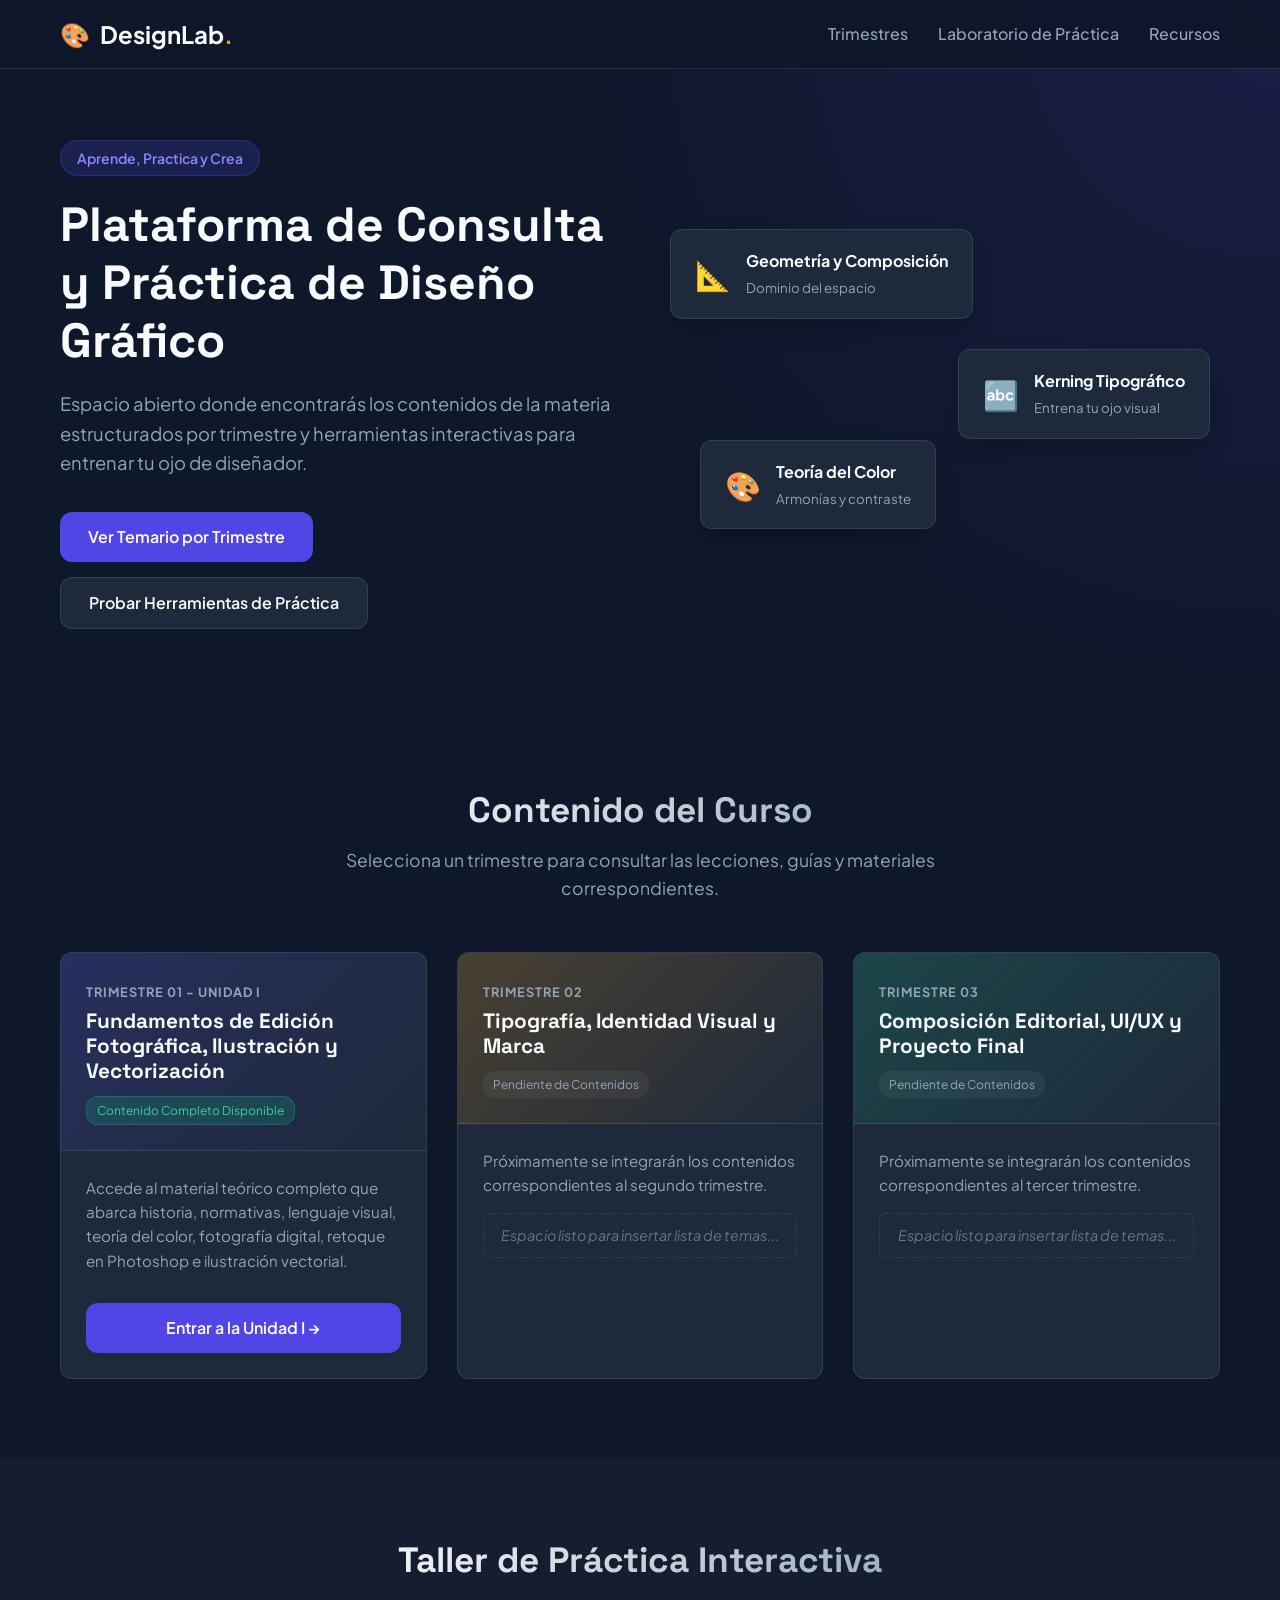
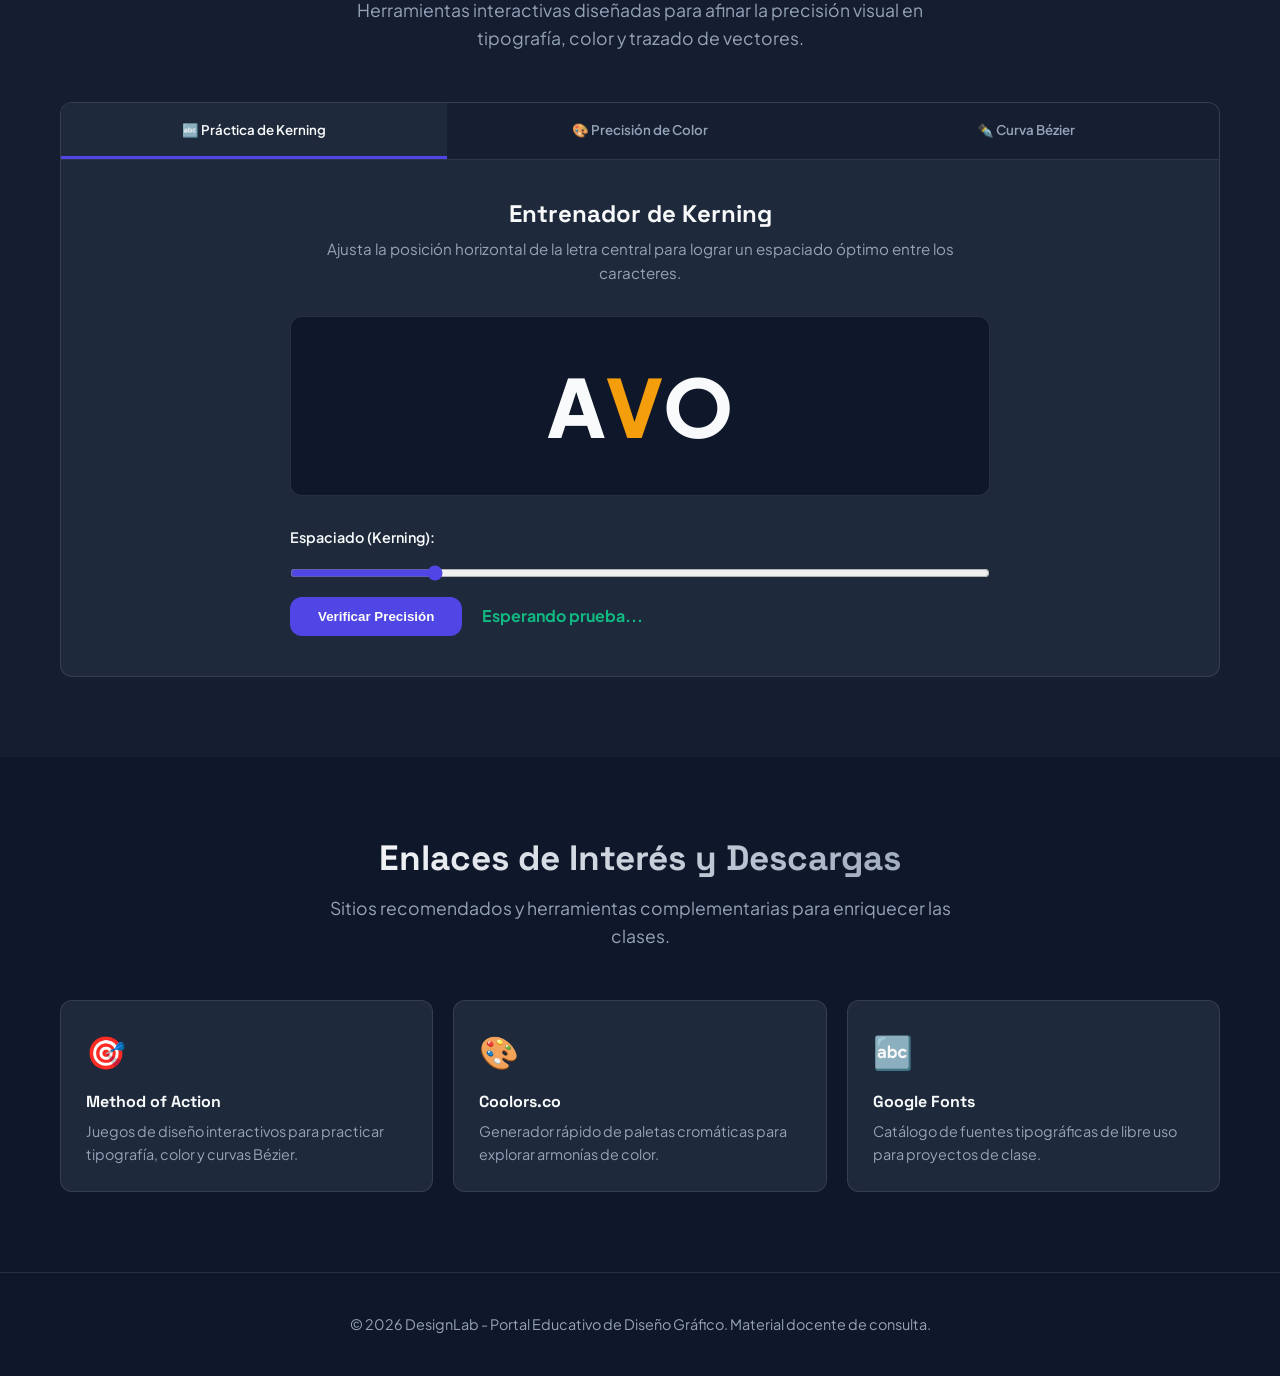
==== index.html @ df147074 "Add files via upload" ====
<!DOCTYPE html>
<html lang="es">
<head>
  <meta charset="UTF-8">
  <meta name="viewport" content="width=device-width, initial-scale=1.0">
  <title>Diseño Gráfico | Portal Educativo</title>
  <link rel="stylesheet" href="style.css">
  <link rel="preconnect" href="https://fonts.googleapis.com">
  <link rel="preconnect" href="https://fonts.gstatic.com" crossorigin>
  <link href="https://fonts.googleapis.com/css2?family=Plus+Jakarta+Sans:wght@400;500;600;700;800&family=Space+Grotesk:wght@600;700&display=swap" rel="stylesheet">
</head>
<body>

  <!-- Navegación -->
  <nav class="navbar">
    <div class="nav-container">
      <a href="index.html" class="logo">
        <span class="logo-icon">🎨</span>
        <span class="logo-text">DesignLab<span class="dot">.</span></span>
      </a>
      <ul class="nav-links">
        <li><a href="#trimestres">Trimestres</a></li>
        <li><a href="#herramientas">Laboratorio de Práctica</a></li>
        <li><a href="#recursos">Recursos</a></li>
      </ul>
      <button class="menu-toggle" id="menuToggle" aria-label="Abrir menú">
        <span></span><span></span><span></span>
      </button>
    </div>
  </nav>

  <!-- Hero Section -->
  <header class="hero">
    <div class="hero-container">
      <div class="hero-content">
        <span class="badge">Aprende, Practica y Crea</span>
        <h1>Plataforma de Consulta y Práctica de Diseño Gráfico</h1>
        <p>Espacio abierto donde encontrarás los contenidos de la materia estructurados por trimestre y herramientas interactivas para entrenar tu ojo de diseñador.</p>
        <div class="hero-buttons">
          <a href="#trimestres" class="btn btn-primary">Ver Temario por Trimestre</a>
          <a href="#herramientas" class="btn btn-secondary">Probar Herramientas de Práctica</a>
        </div>
      </div>
      <div class="hero-visual">
        <div class="floating-card c1">
          <span class="card-icon">📐</span>
          <div class="card-info">
            <strong>Geometría y Composición</strong>
            <small>Dominio del espacio</small>
          </div>
        </div>
        <div class="floating-card c2">
          <span class="card-icon">🔤</span>
          <div class="card-info">
            <strong>Kerning Tipográfico</strong>
            <small>Entrena tu ojo visual</small>
          </div>
        </div>
        <div class="floating-card c3">
          <span class="card-icon">🎨</span>
          <div class="card-info">
            <strong>Teoría del Color</strong>
            <small>Armonías y contraste</small>
          </div>
        </div>
      </div>
    </div>
  </header>

  <!-- Sección de Trimestres (Contenidos) -->
  <section id="trimestres" class="section trimestres-section">
    <div class="container">
      <div class="section-header">
        <h2>Contenido del Curso</h2>
        <p>Selecciona un trimestre para consultar las lecciones, guías y materiales correspondientes.</p>
      </div>

      <div class="trimestres-grid">
        <!-- Trimestre 1 / Unidad I -->
        <article class="trimestre-card" id="t1">
          <div class="card-header t1-header">
            <span class="trimestre-badge">Trimestre 01 - Unidad I</span>
            <h3>Fundamentos de Edición Fotográfica, Ilustración y Vectorización</h3>
            <span class="status-pill status-active">Contenido Completo Disponible</span>
          </div>
          <div class="card-body">
            <p>Accede al material teórico completo que abarca historia, normativas, lenguaje visual, teoría del color, fotografía digital, retoque en Photoshop e ilustración vectorial.</p>
            <a href="unidad1.html" class="btn btn-primary btn-full">Entrar a la Unidad I →</a>
          </div>
        </article>

        <!-- Trimestre 2 -->
        <article class="trimestre-card" id="t2">
          <div class="card-header t2-header">
            <span class="trimestre-badge">Trimestre 02</span>
            <h3>Tipografía, Identidad Visual y Marca</h3>
            <span class="status-pill">Pendiente de Contenidos</span>
          </div>
          <div class="card-body">
            <p>Próximamente se integrarán los contenidos correspondientes al segundo trimestre.</p>
            <ul class="topic-list">
              <li class="topic-placeholder">Espacio listo para insertar lista de temas...</li>
            </ul>
          </div>
        </article>

        <!-- Trimestre 3 -->
        <article class="trimestre-card" id="t3">
          <div class="card-header t3-header">
            <span class="trimestre-badge">Trimestre 03</span>
            <h3>Composición Editorial, UI/UX y Proyecto Final</h3>
            <span class="status-pill">Pendiente de Contenidos</span>
          </div>
          <div class="card-body">
            <p>Próximamente se integrarán los contenidos correspondientes al tercer trimestre.</p>
            <ul class="topic-list">
              <li class="topic-placeholder">Espacio listo para insertar lista de temas...</li>
            </ul>
          </div>
        </article>
      </div>
    </div>
  </section>

  <!-- Sección de Herramientas Estilo Method.ac -->
  <section id="herramientas" class="section herramientas-section">
    <div class="container">
      <div class="section-header">
        <h2>Taller de Práctica Interactiva</h2>
        <p>Herramientas interactivas diseñadas para afinar la precisión visual en tipografía, color y trazado de vectores.</p>
      </div>

      <div class="tools-container">
        <!-- Tabs de Selección de Herramienta -->
        <div class="tool-tabs">
          <button class="tab-btn active" data-tab="tab-kerning">🔤 Práctica de Kerning</button>
          <button class="tab-btn" data-tab="tab-color">🎨 Precisión de Color</button>
          <button class="tab-btn" data-tab="tab-bezier">✒️ Curva Bézier</button>
        </div>

        <!-- Herramienta 1: Kerning -->
        <div class="tool-panel active" id="tab-kerning">
          <div class="tool-wrapper">
            <div class="tool-description">
              <h3>Entrenador de Kerning</h3>
              <p>Ajusta la posición horizontal de la letra central para lograr un espaciado óptimo entre los caracteres.</p>
            </div>
            <div class="kerning-stage">
              <div class="kerning-word" id="kerningWord">
                <span class="static-letter">A</span>
                <span class="movable-letter" id="movableLetter">V</span>
                <span class="static-letter">O</span>
              </div>
            </div>
            <div class="tool-controls">
              <label for="kerningSlider">Espaciado (Kerning):</label>
              <input type="range" id="kerningSlider" min="-50" max="50" value="-30">
              <div class="action-row">
                <button class="btn btn-primary" id="btnCheckKerning">Verificar Precisión</button>
                <div class="score-display" id="kerningScore">Esperando prueba...</div>
              </div>
            </div>
          </div>
        </div>

        <!-- Herramienta 2: Igualar Color -->
        <div class="tool-panel" id="tab-color">
          <div class="tool-wrapper">
            <div class="tool-description">
              <h3>Igualador de Color (Color Matching)</h3>
              <p>Ajusta el matiz (Hue) para igualar exactamente el color objetivo que se muestra en el panel de la izquierda.</p>
            </div>
            <div class="color-stage">
              <div class="color-box">
                <span>Color Objetivo</span>
                <div class="color-swatch" id="targetColorSwatch"></div>
              </div>
              <div class="color-box">
                <span>Tu Ajuste</span>
                <div class="color-swatch" id="userColorSwatch"></div>
              </div>
            </div>
            <div class="tool-controls">
              <label for="hueSlider">Tono / Matiz (Hue):</label>
              <input type="range" id="hueSlider" min="0" max="360" value="0">
              <div class="action-row">
                <button class="btn btn-secondary" id="btnNewColor">Nuevo Color</button>
                <button class="btn btn-primary" id="btnCheckColor">Verificar Matiz</button>
                <div class="score-display" id="colorScore">Esperando prueba...</div>
              </div>
            </div>
          </div>
        </div>

        <!-- Herramienta 3: Curva Bézier -->
        <div class="tool-panel" id="tab-bezier">
          <div class="tool-wrapper">
            <div class="tool-description">
              <h3>Simulador de Curva Bézier</h3>
              <p>Arrastra los puntos de control en el lienzo canvas para hacer coincidir el trazo con la curva de referencia.</p>
            </div>
            <div class="canvas-wrapper">
              <canvas id="bezierCanvas" width="600" height="300"></canvas>
            </div>
            <div class="tool-controls">
              <div class="action-row">
                <button class="btn btn-secondary" id="btnResetBezier">Reiniciar Puntos</button>
                <button class="btn btn-primary" id="btnCheckBezier">Evaluar Trazo</button>
                <div class="score-display" id="bezierScore">Esperando trazo...</div>
              </div>
            </div>
          </div>
        </div>
      </div>
    </div>
  </section>

  <!-- Sección de Recursos Extra -->
  <section id="recursos" class="section recursos-section">
    <div class="container">
      <div class="section-header">
        <h2>Enlaces de Interés y Descargas</h2>
        <p>Sitios recomendados y herramientas complementarias para enriquecer las clases.</p>
      </div>

      <div class="recursos-grid">
        <a href="https://method.ac/" target="_blank" rel="noopener" class="recurso-card">
          <div class="recurso-icon">🎯</div>
          <h4>Method of Action</h4>
          <p>Juegos de diseño interactivos para practicar tipografía, color y curvas Bézier.</p>
        </a>
        <a href="https://coolors.co/" target="_blank" rel="noopener" class="recurso-card">
          <div class="recurso-icon">🎨</div>
          <h4>Coolors.co</h4>
          <p>Generador rápido de paletas cromáticas para explorar armonías de color.</p>
        </a>
        <a href="https://fonts.google.com/" target="_blank" rel="noopener" class="recurso-card">
          <div class="recurso-icon">🔤</div>
          <h4>Google Fonts</h4>
          <p>Catálogo de fuentes tipográficas de libre uso para proyectos de clase.</p>
        </a>
      </div>
    </div>
  </section>

  <!-- Pie de Página -->
  <footer class="footer">
    <div class="container footer-content">
      <p>&copy; 2026 DesignLab - Portal Educativo de Diseño Gráfico. Material docente de consulta.</p>
    </div>
  </footer>

  <script src="script.js"></script>
</body>
</html>
---- style.css ----
/* ==========================================================================
   RESET & VARIABLES GLOBALES
   ========================================================================== */
:root {
  --primary: #4f46e5;
  --primary-hover: #4338ca;
  --secondary: #f59e0b;
  --accent: #10b981;
  
  --bg-main: #0f172a;
  --bg-card: #1e293b;
  --bg-card-hover: #334155;
  
  --text-main: #f8fafc;
  --text-muted: #94a3b8;
  
  --border-color: rgba(255, 255, 255, 0.1);
  --radius: 12px;
  --shadow: 0 10px 25px -5px rgba(0, 0, 0, 0.3);
  --transition: all 0.3s ease;
}

* {
  box-sizing: border-box;
  margin: 0;
  padding: 0;
}

html {
  scroll-behavior: smooth;
  font-size: 16px;
}

body {
  font-family: 'Plus Jakarta Sans', sans-serif;
  background-color: var(--bg-main);
  color: var(--text-main);
  line-height: 1.6;
}

h1, h2, h3, h4 {
  font-family: 'Space Grotesk', sans-serif;
  line-height: 1.2;
}

ul {
  list-style: none;
}

a {
  text-decoration: none;
  color: inherit;
}

.container {
  max-width: 1200px;
  margin: 0 auto;
  padding: 0 20px;
}

.section {
  padding: 80px 0;
}

.section-header {
  text-align: center;
  max-width: 650px;
  margin: 0 auto 50px auto;
}

.section-header h2 {
  font-size: 2.2rem;
  margin-bottom: 15px;
  background: linear-gradient(135deg, #ffffff 0%, var(--text-muted) 100%);
  -webkit-background-clip: text;
  -webkit-text-fill-color: transparent;
}

.section-header p {
  color: var(--text-muted);
  font-size: 1.1rem;
}

/* NAVEGACIÓN */
.navbar {
  position: fixed;
  top: 0;
  left: 0;
  width: 100%;
  background-color: rgba(15, 23, 42, 0.9);
  backdrop-filter: blur(10px);
  border-bottom: 1px solid var(--border-color);
  z-index: 1000;
  padding: 15px 0;
}

.nav-container {
  max-width: 1200px;
  margin: 0 auto;
  padding: 0 20px;
  display: flex;
  justify-content: space-between;
  align-items: center;
}

.logo {
  display: flex;
  align-items: center;
  gap: 10px;
  font-size: 1.5rem;
  font-weight: 700;
}

.logo .dot {
  color: var(--secondary);
}

.nav-links {
  display: flex;
  gap: 30px;
}

.nav-links a {
  font-weight: 500;
  transition: var(--transition);
  color: var(--text-muted);
}

.nav-links a:hover {
  color: var(--text-main);
}

.menu-toggle {
  display: none;
  flex-direction: column;
  gap: 5px;
  background: none;
  border: none;
  cursor: pointer;
}

.menu-toggle span {
  width: 25px;
  height: 3px;
  background-color: var(--text-main);
  border-radius: 2px;
}

/* HERO SECTION */
.hero {
  padding: 140px 0 80px 0;
  background: radial-gradient(circle at top right, rgba(79, 70, 229, 0.15), transparent 50%);
}

.hero-container {
  max-width: 1200px;
  margin: 0 auto;
  padding: 0 20px;
  display: grid;
  grid-template-columns: 1fr 1fr;
  gap: 40px;
  align-items: center;
}

.badge {
  display: inline-block;
  padding: 6px 16px;
  background-color: rgba(79, 70, 229, 0.2);
  color: #818cf8;
  border: 1px solid rgba(79, 70, 229, 0.3);
  border-radius: 20px;
  font-size: 0.875rem;
  font-weight: 600;
  margin-bottom: 20px;
}

.hero-content h1 {
  font-size: 3rem;
  margin-bottom: 20px;
}

.hero-content p {
  font-size: 1.15rem;
  color: var(--text-muted);
  margin-bottom: 35px;
}

.hero-buttons {
  display: flex;
  gap: 15px;
  flex-wrap: wrap;
}

.btn {
  display: inline-block;
  padding: 12px 28px;
  border-radius: var(--radius);
  font-weight: 600;
  cursor: pointer;
  transition: var(--transition);
  border: none;
  text-align: center;
}

.btn-sm {
  padding: 8px 16px;
  font-size: 0.85rem;
}

.btn-full {
  width: 100%;
  margin-top: 15px;
}

.btn-primary {
  background-color: var(--primary);
  color: white;
}

.btn-primary:hover {
  background-color: var(--primary-hover);
  transform: translateY(-2px);
}

.btn-secondary {
  background-color: var(--bg-card);
  color: var(--text-main);
  border: 1px solid var(--border-color);
}

.btn-secondary:hover {
  background-color: var(--bg-card-hover);
  transform: translateY(-2px);
}

.hero-visual {
  position: relative;
  height: 350px;
  display: flex;
  justify-content: center;
  align-items: center;
}

.floating-card {
  position: absolute;
  background-color: var(--bg-card);
  border: 1px solid var(--border-color);
  padding: 18px 24px;
  border-radius: var(--radius);
  display: flex;
  align-items: center;
  gap: 15px;
  box-shadow: var(--shadow);
  animation: float 4s ease-in-out infinite alternate;
}

.floating-card .card-icon {
  font-size: 1.8rem;
}

.floating-card strong {
  display: block;
  font-size: 1rem;
}

.floating-card small {
  color: var(--text-muted);
}

.c1 { top: 20px; left: 10px; animation-delay: 0s; }
.c2 { top: 140px; right: 10px; animation-delay: 1.3s; }
.c3 { bottom: 30px; left: 40px; animation-delay: 2.6s; }

@keyframes float {
  0% { transform: translateY(0px); }
  100% { transform: translateY(-15px); }
}

/* TRIMESTRES */
.trimestres-grid {
  display: grid;
  grid-template-columns: repeat(auto-fit, minmax(320px, 1fr));
  gap: 30px;
}

.trimestre-card {
  background-color: var(--bg-card);
  border-radius: var(--radius);
  border: 1px solid var(--border-color);
  overflow: hidden;
  transition: var(--transition);
}

.trimestre-card:hover {
  transform: translateY(-5px);
  border-color: rgba(255, 255, 255, 0.2);
}

.card-header {
  padding: 25px;
  border-bottom: 1px solid var(--border-color);
  position: relative;
}

.t1-header { background: linear-gradient(135deg, rgba(79, 70, 229, 0.2), transparent); }
.t2-header { background: linear-gradient(135deg, rgba(245, 158, 11, 0.2), transparent); }
.t3-header { background: linear-gradient(135deg, rgba(16, 185, 129, 0.2), transparent); }

.trimestre-badge {
  font-size: 0.8rem;
  text-transform: uppercase;
  letter-spacing: 1px;
  font-weight: 700;
  color: var(--text-muted);
}

.card-header h3 {
  margin-top: 5px;
  font-size: 1.3rem;
}

.status-pill {
  display: inline-block;
  margin-top: 12px;
  font-size: 0.75rem;
  padding: 4px 10px;
  background: rgba(255, 255, 255, 0.05);
  border-radius: 12px;
  color: var(--text-muted);
}

.status-active {
  background: rgba(16, 185, 129, 0.2);
  color: #34d399;
  border: 1px solid rgba(16, 185, 129, 0.3);
}

.card-body {
  padding: 25px;
}

.card-body p {
  font-size: 0.95rem;
  color: var(--text-muted);
  margin-bottom: 15px;
}

.topic-placeholder {
  font-style: italic;
  font-size: 0.9rem;
  color: #64748b;
  padding: 10px;
  border: 1px dashed var(--border-color);
  border-radius: 6px;
  text-align: center;
}

/* HERRAMIENTAS INTERACTIVAS */
.herramientas-section {
  background-color: rgba(30, 41, 59, 0.4);
}

.tools-container {
  background-color: var(--bg-card);
  border: 1px solid var(--border-color);
  border-radius: var(--radius);
  overflow: hidden;
}

.tool-tabs {
  display: flex;
  border-bottom: 1px solid var(--border-color);
  background-color: rgba(15, 23, 42, 0.5);
}

.tab-btn {
  flex: 1;
  padding: 18px 20px;
  background: none;
  border: none;
  color: var(--text-muted);
  font-family: inherit;
  font-weight: 600;
  cursor: pointer;
  transition: var(--transition);
  border-bottom: 3px solid transparent;
}

.tab-btn:hover {
  color: var(--text-main);
  background-color: rgba(255, 255, 255, 0.02);
}

.tab-btn.active {
  color: var(--text-main);
  border-bottom-color: var(--primary);
  background-color: var(--bg-card);
}

.tool-panel {
  display: none;
  padding: 40px;
}

.tool-panel.active {
  display: block;
}

.tool-wrapper {
  max-width: 700px;
  margin: 0 auto;
}

.tool-description {
  text-align: center;
  margin-bottom: 30px;
}

.tool-description h3 {
  font-size: 1.5rem;
  margin-bottom: 8px;
}

.tool-description p {
  color: var(--text-muted);
  font-size: 0.95rem;
}

.kerning-stage {
  height: 180px;
  background-color: var(--bg-main);
  border-radius: var(--radius);
  display: flex;
  justify-content: center;
  align-items: center;
  margin-bottom: 30px;
  border: 1px solid var(--border-color);
}

.kerning-word {
  font-size: 5rem;
  font-weight: 800;
  letter-spacing: 0px;
  display: flex;
  align-items: center;
  user-select: none;
}

.movable-letter {
  color: var(--secondary);
  transition: transform 0.05s ease-out;
}

.color-stage {
  display: flex;
  gap: 20px;
  margin-bottom: 30px;
}

.color-box {
  flex: 1;
  text-align: center;
}

.color-box span {
  display: block;
  font-size: 0.85rem;
  color: var(--text-muted);
  margin-bottom: 10px;
}

.color-swatch {
  height: 140px;
  border-radius: var(--radius);
  border: 1px solid var(--border-color);
  transition: background-color 0.1s ease;
}

.canvas-wrapper {
  display: flex;
  justify-content: center;
  margin-bottom: 30px;
  background-color: var(--bg-main);
  border-radius: var(--radius);
  border: 1px solid var(--border-color);
  padding: 10px;
}

#bezierCanvas {
  max-width: 100%;
  height: auto;
  cursor: pointer;
}

.tool-controls {
  display: flex;
  flex-direction: column;
  gap: 20px;
}

.tool-controls label {
  font-weight: 600;
  font-size: 0.9rem;
}

input[type="range"] {
  width: 100%;
  accent-color: var(--primary);
  height: 8px;
  border-radius: 4px;
  background: var(--bg-main);
  cursor: pointer;
}

.action-row {
  display: flex;
  align-items: center;
  gap: 20px;
  flex-wrap: wrap;
}

.score-display {
  font-weight: 700;
  font-size: 1rem;
  color: var(--accent);
}

/* RECURSOS */
.recursos-grid {
  display: grid;
  grid-template-columns: repeat(auto-fit, minmax(250px, 1fr));
  gap: 20px;
}

.recurso-card {
  background-color: var(--bg-card);
  border: 1px solid var(--border-color);
  padding: 25px;
  border-radius: var(--radius);
  transition: var(--transition);
}

.recurso-card:hover {
  transform: translateY(-4px);
  border-color: rgba(255, 255, 255, 0.2);
}

.recurso-icon {
  font-size: 2rem;
  margin-bottom: 15px;
}

.recurso-card h4 {
  margin-bottom: 8px;
}

.recurso-card p {
  color: var(--text-muted);
  font-size: 0.9rem;
}

/* PAGINA DE UNIDAD (UNIDAD1.HTML) */
.unit-page {
  background-color: var(--bg-main);
}

.unit-layout {
  display: flex;
  max-width: 1300px;
  margin: 80px auto 0 auto;
  padding: 40px 20px;
  gap: 40px;
}

.unit-sidebar {
  width: 280px;
  flex-shrink: 0;
  position: sticky;
  top: 100px;
  height: fit-content;
  background-color: var(--bg-card);
  border: 1px solid var(--border-color);
  border-radius: var(--radius);
  padding: 20px;
}

.sidebar-title {
  font-weight: 700;
  font-size: 1rem;
  margin-bottom: 15px;
  padding-bottom: 10px;
  border-bottom: 1px solid var(--border-color);
  color: var(--secondary);
}

.sidebar-nav {
  display: flex;
  flex-direction: column;
  gap: 10px;
}

.sidebar-nav a {
  font-size: 0.88rem;
  color: var(--text-muted);
  transition: var(--transition);
  padding: 6px 10px;
  border-radius: 6px;
}

.sidebar-nav a:hover {
  color: var(--text-main);
  background-color: rgba(255, 255, 255, 0.05);
}

.unit-content {
  flex: 1;
  min-width: 0;
}

.unit-header {
  margin-bottom: 40px;
  border-bottom: 1px solid var(--border-color);
  padding-bottom: 30px;
}

.unit-header h1 {
  font-size: 2.2rem;
  margin: 15px 0;
}

.unit-header p {
  color: var(--text-muted);
  font-size: 1.1rem;
}

.content-block {
  margin-bottom: 60px;
  background-color: var(--bg-card);
  border: 1px solid var(--border-color);
  border-radius: var(--radius);
  padding: 35px;
}

.content-block h2 {
  font-size: 1.6rem;
  margin-bottom: 25px;
  color: #a5b4fc;
  border-bottom: 2px solid var(--primary);
  padding-bottom: 8px;
}

.content-block h3 {
  font-size: 1.3rem;
  margin: 25px 0 15px 0;
  color: var(--text-main);
}

.content-block h4 {
  font-size: 1.05rem;
  margin: 20px 0 10px 0;
  color: var(--secondary);
}

.content-block p {
  color: var(--text-muted);
  margin-bottom: 15px;
  font-size: 0.98rem;
}

.content-block ul {
  padding-left: 20px;
  margin-bottom: 20px;
}

.content-block li {
  color: var(--text-muted);
  margin-bottom: 8px;
  list-style-type: disc;
  font-size: 0.95rem;
}

.content-block strong {
  color: var(--text-main);
}

.content-block hr {
  border: none;
  border-top: 1px solid var(--border-color);
  margin: 30px 0;
}

.table-wrapper {
  overflow-x: auto;
  margin: 20px 0;
}

table {
  width: 100%;
  border-collapse: collapse;
  text-align: left;
  font-size: 0.9rem;
}

th, td {
  padding: 12px 15px;
  border: 1px solid var(--border-color);
}

th {
  background-color: rgba(15, 23, 42, 0.6);
  color: var(--text-main);
}

td {
  color: var(--text-muted);
}

code {
  background: rgba(0, 0, 0, 0.3);
  padding: 2px 6px;
  border-radius: 4px;
  color: var(--secondary);
  font-family: monospace;
}

/* FOOTER */
.footer {
  padding: 40px 0;
  border-top: 1px solid var(--border-color);
  text-align: center;
  color: var(--text-muted);
  font-size: 0.9rem;
}

/* RESPONSIVE */
@media (max-width: 900px) {
  .unit-layout {
    flex-direction: column;
  }
  .unit-sidebar {
    width: 100%;
    position: static;
  }
}

@media (max-width: 768px) {
  .hero-container {
    grid-template-columns: 1fr;
    text-align: center;
  }
  .hero-content h1 {
    font-size: 2.2rem;
  }
  .hero-buttons {
    justify-content: center;
  }
  .hero-visual {
    display: none;
  }
  .nav-links {
    display: none;
  }
  .menu-toggle {
    display: flex;
  }
  .tool-tabs {
    flex-direction: column;
  }
  .tab-btn {
    border-bottom: none;
    border-left: 3px solid transparent;
    text-align: left;
  }
  .tab-btn.active {
    border-left-color: var(--primary);
  }
}
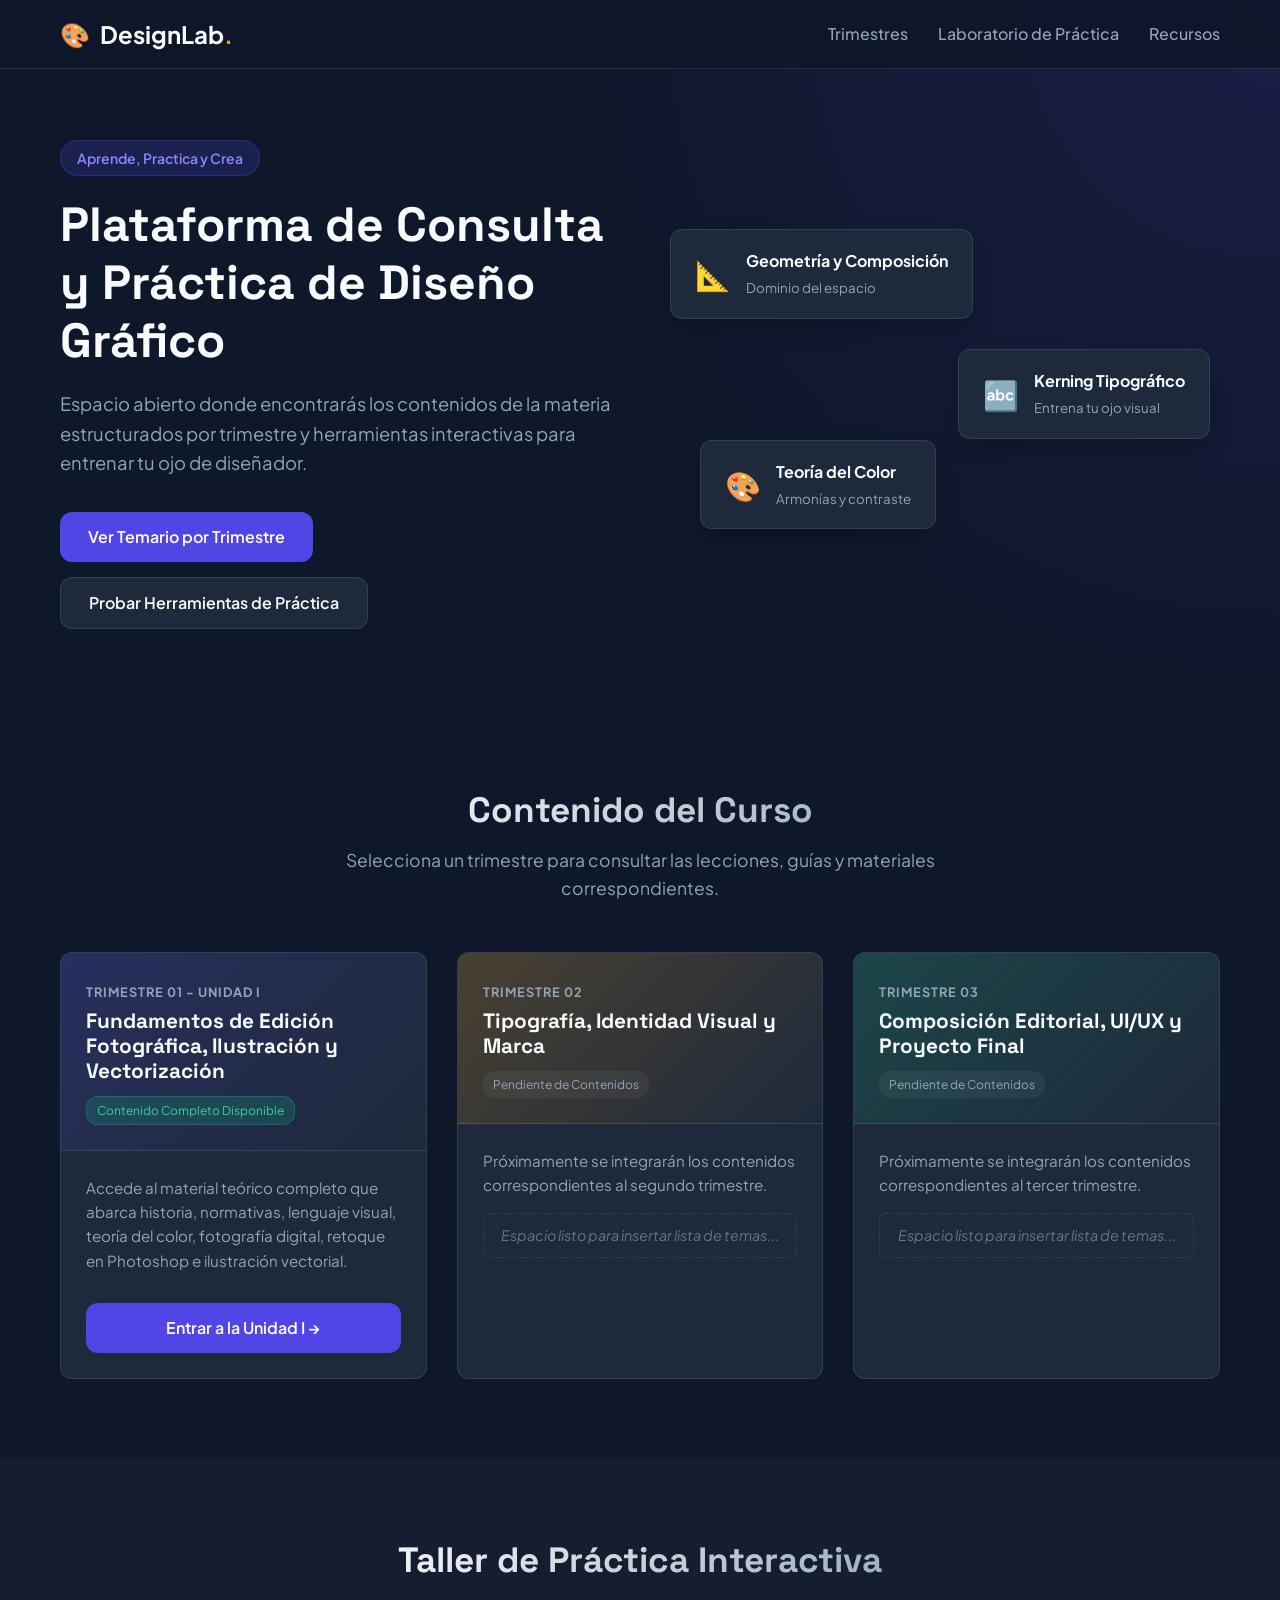
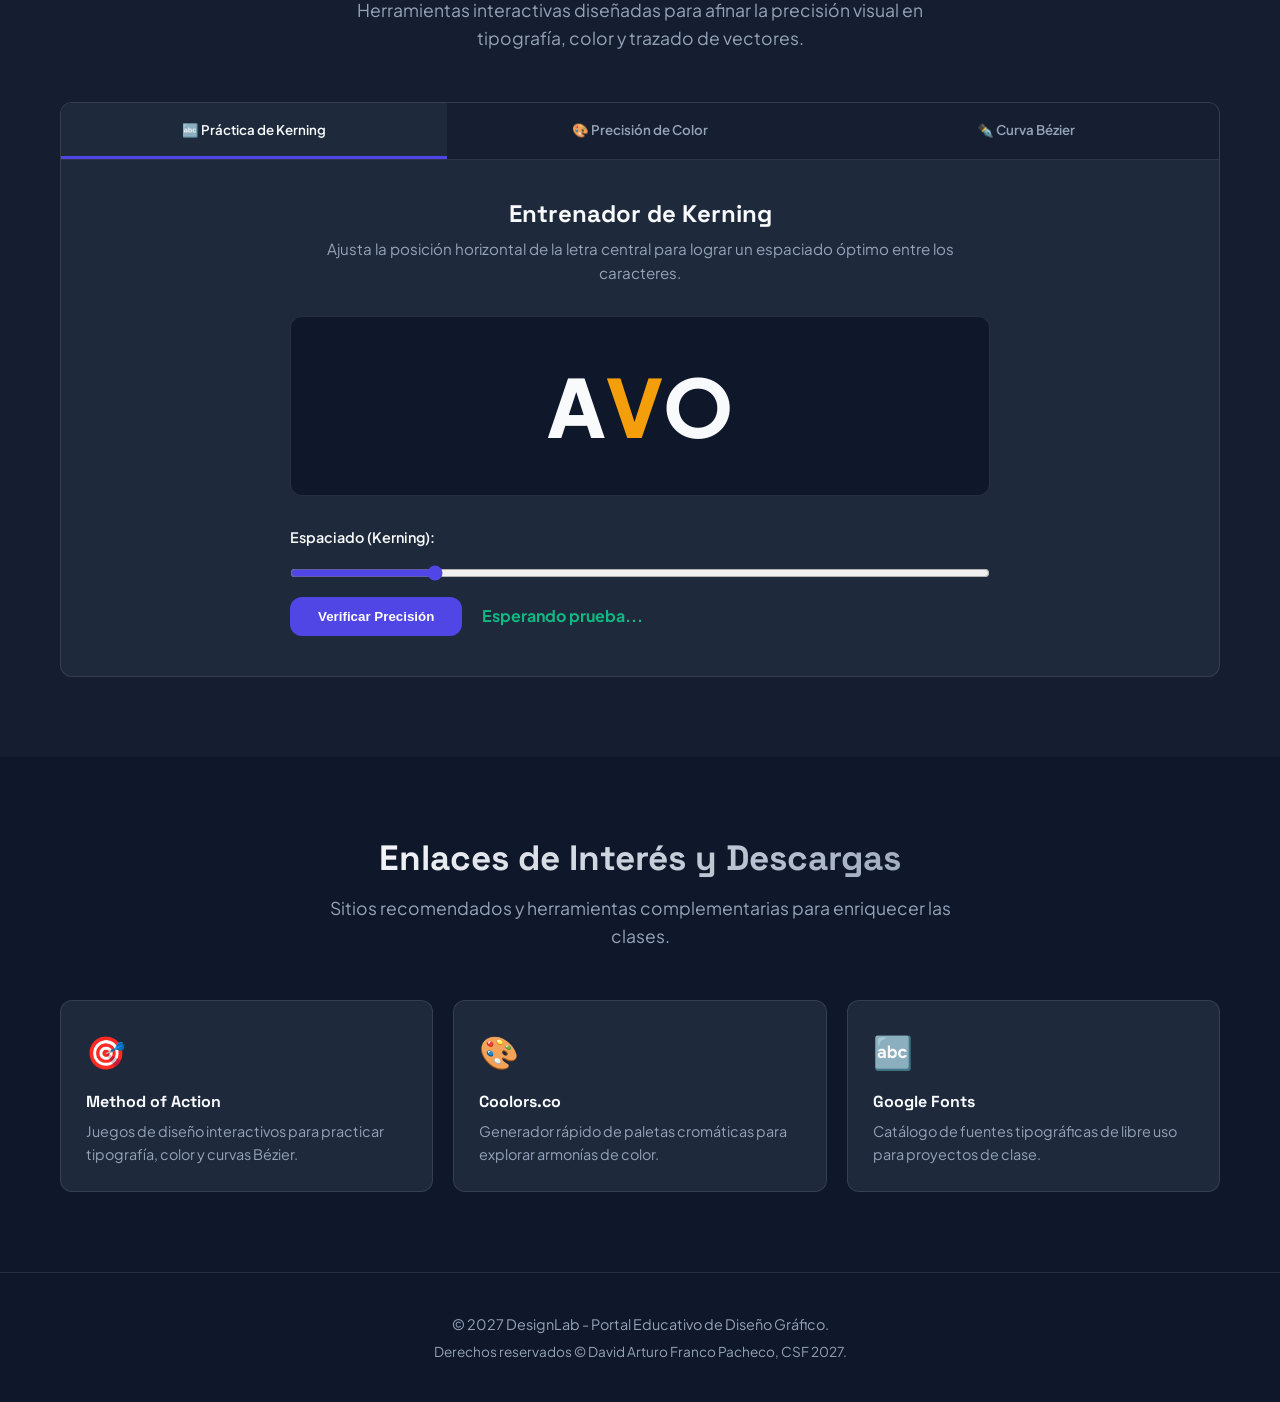
==== commit 689870e0: "Add files via upload" ====
--- a/index.html
+++ b/index.html
@@ -246,7 +246,10 @@
   <!-- Pie de Página -->
   <footer class="footer">
     <div class="container footer-content">
-      <p>&copy; 2026 DesignLab - Portal Educativo de Diseño Gráfico. Material docente de consulta.</p>
+      <p>&copy; 2027 DesignLab - Portal Educativo de Diseño Gráfico.</p>
+      <p style="font-size: 0.85rem; color: var(--text-muted); margin-top: 5px;">
+        Derechos reservados &copy; David Arturo Franco Pacheco, CSF 2027.
+      </p>
     </div>
   </footer>
 
